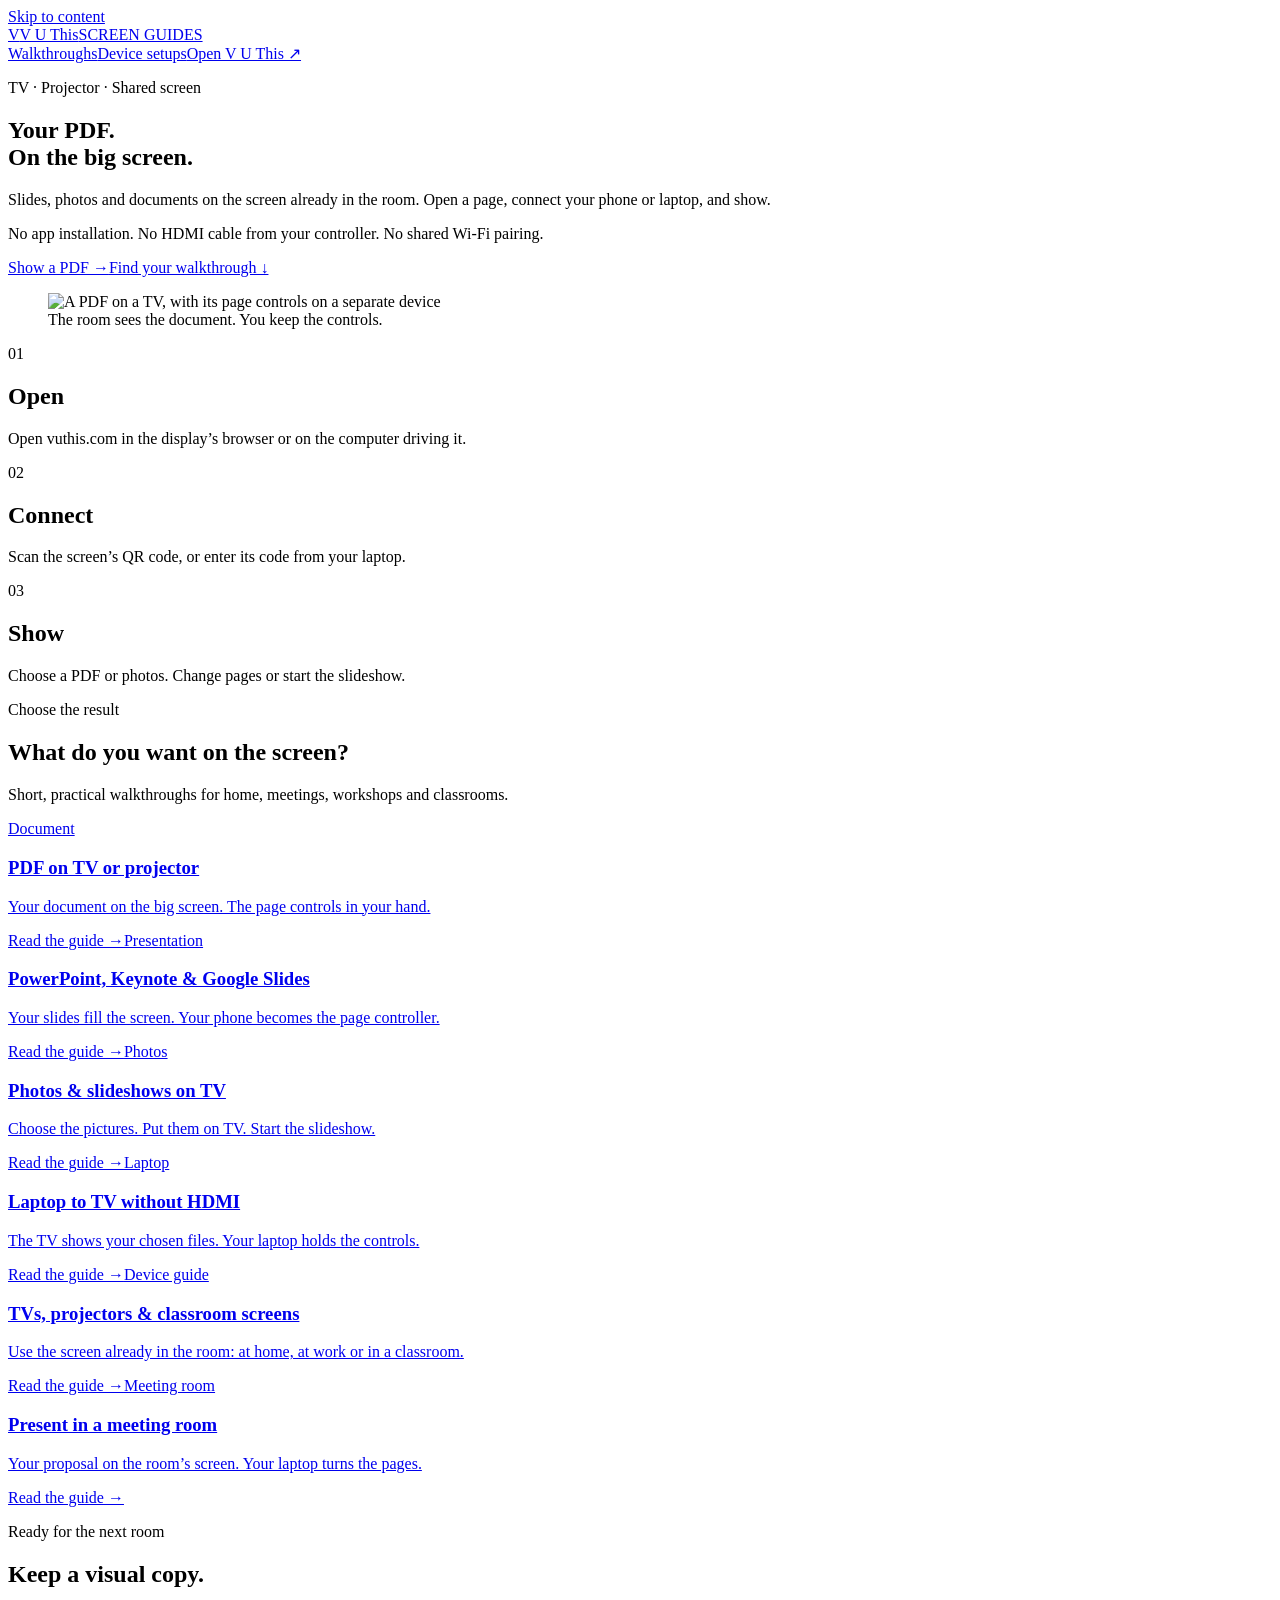
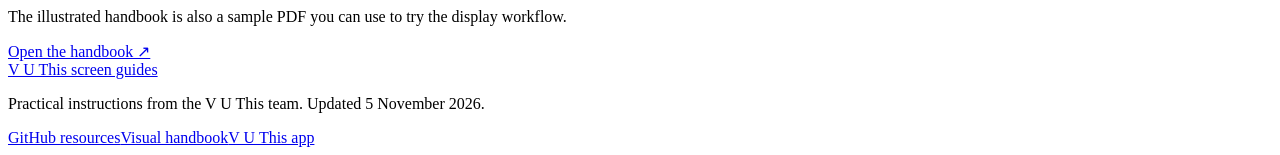
==== docs/index.html @ 8b7bb1ef "Add browser walkthrough library homepage This HTML file provides a comprehensive guide for displayin" ====
<!doctype html>
<html lang="en"><head><meta charset="utf-8"><meta name="viewport" content="width=device-width, initial-scale=1">
<title>PDFs, Slides &amp; Photos on TV — Browser Walkthroughs | V U This</title><meta name="description" content="Show PDFs, PowerPoint slides and photos on TVs or projectors. Browser walkthroughs for phones, MacBooks, Windows laptops, meeting rooms and classroom screens.">
<meta name="robots" content="index,follow"><meta name="theme-color" content="#112d32"><link rel="canonical" href="https://vuthis.github.io/vuthis-screen-guides/">
<meta property="og:type" content="website"><meta property="og:title" content="PDFs, Slides &amp; Photos on TV — Browser Walkthroughs"><meta property="og:description" content="Show PDFs, PowerPoint slides and photos on TVs or projectors. Browser walkthroughs for phones, MacBooks, Windows laptops, meeting rooms and classroom screens."><meta property="og:url" content="https://vuthis.github.io/vuthis-screen-guides/"><meta property="og:site_name" content="V U This screen guides"><meta property="og:image" content="https://vuthis.com/assets/pages/display-pdf-on-tv-from-phone.jpg"><meta property="og:image:alt" content="A PDF displayed on a TV with page controls on a separate device">
<meta name="twitter:card" content="summary_large_image"><meta name="twitter:title" content="PDFs, Slides &amp; Photos on TV — Browser Walkthroughs"><meta name="twitter:description" content="Show PDFs, PowerPoint slides and photos on TVs or projectors. Browser walkthroughs for phones, MacBooks, Windows laptops, meeting rooms and classroom screens."><meta name="twitter:image" content="https://vuthis.com/assets/pages/display-pdf-on-tv-from-phone.jpg"><meta name="twitter:image:alt" content="PDF on TV with controls on a separate device">
<link rel="stylesheet" href="style.css"><link rel="sitemap" type="application/xml" href="sitemap.xml"><script type="application/ld+json">{"@context": "https://schema.org", "@graph": [{"@type": "WebSite", "@id": "https://vuthis.github.io/vuthis-screen-guides/#website", "url": "https://vuthis.github.io/vuthis-screen-guides/", "name": "V U This screen guides", "inLanguage": "en"}, {"@type": "CollectionPage", "@id": "https://vuthis.github.io/vuthis-screen-guides/#page", "url": "https://vuthis.github.io/vuthis-screen-guides/", "headline": "PDFs, Slides & Photos on TV — Browser Walkthroughs", "name": "PDFs, Slides & Photos on TV — Browser Walkthroughs", "description": "Show PDFs, PowerPoint slides and photos on TVs or projectors. Browser walkthroughs for phones, MacBooks, Windows laptops, meeting rooms and classroom screens.", "inLanguage": "en", "isPartOf": {"@id": "https://vuthis.github.io/vuthis-screen-guides/#website"}, "publisher": {"@type": "Organization", "name": "V U This", "url": "https://vuthis.com"}}, {"@type": "BreadcrumbList", "itemListElement": [{"@type": "ListItem", "position": 1, "name": "Screen guides", "item": "https://vuthis.github.io/vuthis-screen-guides/"}]}]}</script></head>
<body><a class="skip" href="#main">Skip to content</a><header class="top"><a class="brand" href="index.html"><span class="brand-icon" aria-hidden="true">V</span><span>V U This<span class="brand-sub">SCREEN GUIDES</span></span></a><nav aria-label="Main navigation"><a href="index.html#guides">Walkthroughs</a><a href="tv-projector-device-guide.html">Device setups</a><a class="button small" href="https://vuthis.com/?utm_source=github&amp;utm_medium=guides&amp;utm_campaign=screen_walkthroughs">Open V U This ↗</a></nav></header>
<main id="main"><section class="hero"><div><p class="eyebrow">TV · Projector · Shared screen</p><h1>Your PDF.<br>On the big screen.</h1><p class="lead">Slides, photos and documents on the screen already in the room. Open a page, connect your phone or laptop, and show.</p><p class="benefits">No app installation. No HDMI cable from your controller. No shared Wi-Fi pairing.</p><div class="hero-actions"><a class="button" href="pdf-on-tv-or-projector.html">Show a PDF →</a><a class="text-link" href="#guides">Find your walkthrough ↓</a></div></div><figure class="hero-image"><img src="https://vuthis.com/assets/pages/display-pdf-on-tv-from-phone.jpg" alt="A PDF on a TV, with its page controls on a separate device" fetchpriority="high" decoding="async"><figcaption>The room sees the document. You keep the controls.</figcaption></figure></section>
<section class="steps" aria-label="Three steps to your screen"><div><span>01</span><h2>Open</h2><p>Open vuthis.com in the display’s browser or on the computer driving it.</p></div><div><span>02</span><h2>Connect</h2><p>Scan the screen’s QR code, or enter its code from your laptop.</p></div><div><span>03</span><h2>Show</h2><p>Choose a PDF or photos. Change pages or start the slideshow.</p></div></section>
<section class="guides" id="guides"><div class="section-heading"><p class="eyebrow">Choose the result</p><h2>What do you want on the screen?</h2><p>Short, practical walkthroughs for home, meetings, workshops and classrooms.</p></div><div class="cards"><a class="card" href="pdf-on-tv-or-projector.html"><span class="eyebrow">Document</span><h3>PDF on TV or projector</h3><p>Your document on the big screen. The page controls in your hand.</p><span class="arrow" aria-hidden="true">Read the guide →</span></a><a class="card" href="powerpoint-on-tv.html"><span class="eyebrow">Presentation</span><h3>PowerPoint, Keynote &amp; Google Slides</h3><p>Your slides fill the screen. Your phone becomes the page controller.</p><span class="arrow" aria-hidden="true">Read the guide →</span></a><a class="card" href="photos-on-tv.html"><span class="eyebrow">Photos</span><h3>Photos &amp; slideshows on TV</h3><p>Choose the pictures. Put them on TV. Start the slideshow.</p><span class="arrow" aria-hidden="true">Read the guide →</span></a><a class="card" href="laptop-to-tv-without-hdmi.html"><span class="eyebrow">Laptop</span><h3>Laptop to TV without HDMI</h3><p>The TV shows your chosen files. Your laptop holds the controls.</p><span class="arrow" aria-hidden="true">Read the guide →</span></a><a class="card" href="tv-projector-device-guide.html"><span class="eyebrow">Device guide</span><h3>TVs, projectors &amp; classroom screens</h3><p>Use the screen already in the room: at home, at work or in a classroom.</p><span class="arrow" aria-hidden="true">Read the guide →</span></a><a class="card" href="meeting-room-pdf-presentation.html"><span class="eyebrow">Meeting room</span><h3>Present in a meeting room</h3><p>Your proposal on the room’s screen. Your laptop turns the pages.</p><span class="arrow" aria-hidden="true">Read the guide →</span></a></div></section>
<section class="bottom-banner"><div><p class="eyebrow">Ready for the next room</p><h2>Keep a visual copy.</h2><p>The illustrated handbook is also a sample PDF you can use to try the display workflow.</p></div><a class="button light" href="https://archive.org/details/pdfs-slides-photos-on-tv-without-hdmi-handbook">Open the handbook ↗</a></section></main><footer><a class="brand-text" href="index.html">V U This screen guides</a><p>Practical instructions from the V U This team. Updated 5 November 2026.</p><div><a href="https://github.com/vuthis/vuthis-screen-guides">GitHub resources</a><a href="https://archive.org/details/pdfs-slides-photos-on-tv-without-hdmi-handbook">Visual handbook</a><a href="https://vuthis.com">V U This app</a></div></footer></body></html>
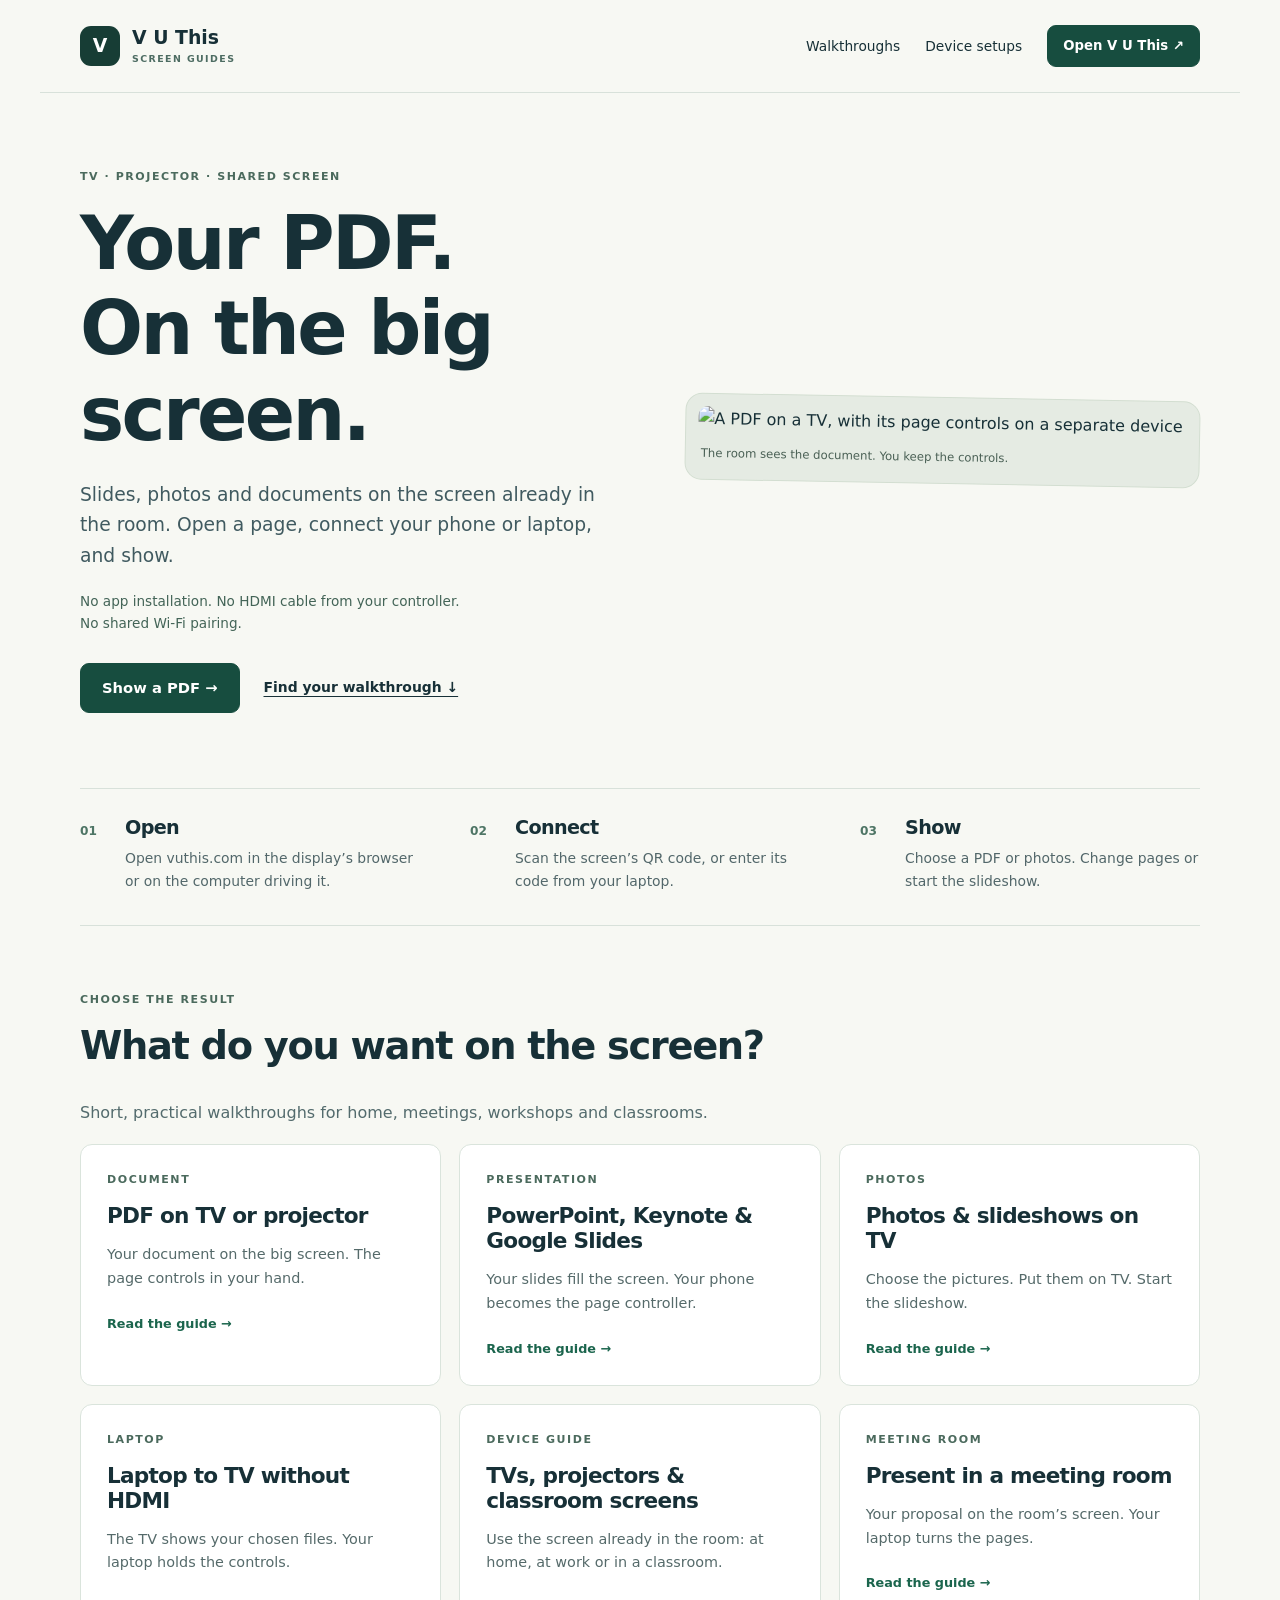
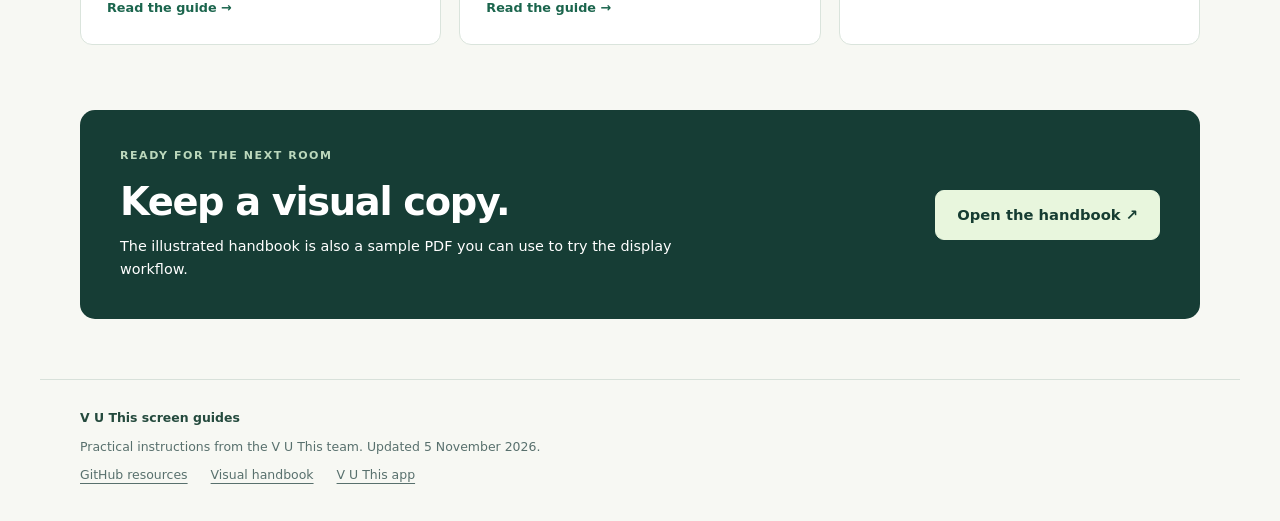
==== commit 5797240d: "Fix HTML structure and improve metadata" ====
--- a/docs/index.html
+++ b/docs/index.html
@@ -4,7 +4,8 @@
 <meta name="robots" content="index,follow"><meta name="theme-color" content="#112d32"><link rel="canonical" href="https://vuthis.github.io/vuthis-screen-guides/">
 <meta property="og:type" content="website"><meta property="og:title" content="PDFs, Slides &amp; Photos on TV — Browser Walkthroughs"><meta property="og:description" content="Show PDFs, PowerPoint slides and photos on TVs or projectors. Browser walkthroughs for phones, MacBooks, Windows laptops, meeting rooms and classroom screens."><meta property="og:url" content="https://vuthis.github.io/vuthis-screen-guides/"><meta property="og:site_name" content="V U This screen guides"><meta property="og:image" content="https://vuthis.com/assets/pages/display-pdf-on-tv-from-phone.jpg"><meta property="og:image:alt" content="A PDF displayed on a TV with page controls on a separate device">
 <meta name="twitter:card" content="summary_large_image"><meta name="twitter:title" content="PDFs, Slides &amp; Photos on TV — Browser Walkthroughs"><meta name="twitter:description" content="Show PDFs, PowerPoint slides and photos on TVs or projectors. Browser walkthroughs for phones, MacBooks, Windows laptops, meeting rooms and classroom screens."><meta name="twitter:image" content="https://vuthis.com/assets/pages/display-pdf-on-tv-from-phone.jpg"><meta name="twitter:image:alt" content="PDF on TV with controls on a separate device">
-<link rel="stylesheet" href="style.css"><link rel="sitemap" type="application/xml" href="sitemap.xml"><script type="application/ld+json">{"@context": "https://schema.org", "@graph": [{"@type": "WebSite", "@id": "https://vuthis.github.io/vuthis-screen-guides/#website", "url": "https://vuthis.github.io/vuthis-screen-guides/", "name": "V U This screen guides", "inLanguage": "en"}, {"@type": "CollectionPage", "@id": "https://vuthis.github.io/vuthis-screen-guides/#page", "url": "https://vuthis.github.io/vuthis-screen-guides/", "headline": "PDFs, Slides & Photos on TV — Browser Walkthroughs", "name": "PDFs, Slides & Photos on TV — Browser Walkthroughs", "description": "Show PDFs, PowerPoint slides and photos on TVs or projectors. Browser walkthroughs for phones, MacBooks, Windows laptops, meeting rooms and classroom screens.", "inLanguage": "en", "isPartOf": {"@id": "https://vuthis.github.io/vuthis-screen-guides/#website"}, "publisher": {"@type": "Organization", "name": "V U This", "url": "https://vuthis.com"}}, {"@type": "BreadcrumbList", "itemListElement": [{"@type": "ListItem", "position": 1, "name": "Screen guides", "item": "https://vuthis.github.io/vuthis-screen-guides/"}]}]}</script></head>
+<link rel="stylesheet" href="style.css"><link rel="sitemap" type="application/xml" href="sitemap.xml"><script type="application/ld+json">{"@context": "https://schema.org", "@graph": [{"@type": "WebSite", "@id": "https://vuthis.github.io/vuthis-screen-guides/#website", "url": "https://vuthis.github.io/vuthis-screen-guides/", "name": "V U This screen guides", "inLanguage": "en"}, {"@type": "CollectionPage", "@id": "https://vuthis.github.io/vuthis-screen-guides/#page", "url": "https://vuthis.github.io/vuthis-screen-guides/", "headline": "PDFs, Slides & Photos on TV — Browser Walkthroughs", "name": "PDFs, Slides & Photos on TV — Browser Walkthroughs", "description": "Show PDFs, PowerPoint slides and photos on TVs or projectors. Browser walkthroughs for phones, MacBooks, Windows laptops, meeting rooms and classroom screens.", "inLanguage": "en", "isPartOf": {"@id": "https://vuthis.github.io/vuthis-screen-guides/#website"}, "publisher": {"@type": "Organization", "name": "V U This", "url": "https://vuthis.com"}}, {"@type": "BreadcrumbList", "itemListElement": [{"@type": "ListItem", "position": 1, "name": "Screen guides", "item": "https://vuthis.github.io/vuthis-screen-guides/"}]}]}</script>
+<meta name="google-site-verification" content="JjJosH4g3295Xh74Q2qP_fufwVmj5xmJTGZTXkaX7gY" /></head>
 <body><a class="skip" href="#main">Skip to content</a><header class="top"><a class="brand" href="index.html"><span class="brand-icon" aria-hidden="true">V</span><span>V U This<span class="brand-sub">SCREEN GUIDES</span></span></a><nav aria-label="Main navigation"><a href="index.html#guides">Walkthroughs</a><a href="tv-projector-device-guide.html">Device setups</a><a class="button small" href="https://vuthis.com/?utm_source=github&amp;utm_medium=guides&amp;utm_campaign=screen_walkthroughs">Open V U This ↗</a></nav></header>
 <main id="main"><section class="hero"><div><p class="eyebrow">TV · Projector · Shared screen</p><h1>Your PDF.<br>On the big screen.</h1><p class="lead">Slides, photos and documents on the screen already in the room. Open a page, connect your phone or laptop, and show.</p><p class="benefits">No app installation. No HDMI cable from your controller. No shared Wi-Fi pairing.</p><div class="hero-actions"><a class="button" href="pdf-on-tv-or-projector.html">Show a PDF →</a><a class="text-link" href="#guides">Find your walkthrough ↓</a></div></div><figure class="hero-image"><img src="https://vuthis.com/assets/pages/display-pdf-on-tv-from-phone.jpg" alt="A PDF on a TV, with its page controls on a separate device" fetchpriority="high" decoding="async"><figcaption>The room sees the document. You keep the controls.</figcaption></figure></section>
 <section class="steps" aria-label="Three steps to your screen"><div><span>01</span><h2>Open</h2><p>Open vuthis.com in the display’s browser or on the computer driving it.</p></div><div><span>02</span><h2>Connect</h2><p>Scan the screen’s QR code, or enter its code from your laptop.</p></div><div><span>03</span><h2>Show</h2><p>Choose a PDF or photos. Change pages or start the slideshow.</p></div></section>
--- a/docs/style.css
+++ b/docs/style.css
@@ -0,0 +1 @@
+*{box-sizing:border-box}html{scroll-behavior:smooth;scroll-padding-top:2rem}body{margin:0;background:#f7f8f3;color:#173037;font-family:Inter,ui-sans-serif,system-ui,-apple-system,BlinkMacSystemFont,"Segoe UI",sans-serif;line-height:1.65}a{color:inherit;text-underline-offset:4px}a:hover{color:#176650}a:focus-visible{outline:3px solid #197d61;outline-offset:5px}img{max-width:100%;height:auto}h1,h2,h3,p,figure{margin-top:0}h1,h2,h3{line-height:1.15;letter-spacing:-.035em}h1{font-size:clamp(2.3rem,5.8vw,4.8rem);font-weight:750;margin-bottom:1.4rem}h2{font-size:clamp(1.7rem,3vw,2.5rem);font-weight:700}h3{font-size:1.35rem}p{margin-bottom:1.1rem}.top,main,footer{max-width:1200px;margin:auto;padding-left:40px;padding-right:40px}.top{display:flex;align-items:center;justify-content:space-between;gap:24px;padding-top:25px;padding-bottom:25px;border-bottom:1px solid #d8e1da}.brand{display:flex;align-items:center;gap:12px;text-decoration:none;font-size:1.18rem;font-weight:750;line-height:1.15}.brand-icon{width:40px;height:40px;border-radius:11px;background:#173d35;color:#fff;display:grid;place-items:center}.brand-sub{display:block;font-size:.59rem;letter-spacing:.15em;margin-top:5px;color:#4d6c62}.top nav{display:flex;gap:25px;align-items:center;font-size:.86rem}.top nav>a:not(.button){text-decoration:none}.button{display:inline-block;background:#174d3f;color:#fff;border:1px solid #174d3f;border-radius:9px;padding:12px 21px;text-decoration:none;font-size:.92rem;font-weight:650;white-space:nowrap}.button:hover{background:#246c55;color:#fff}.button.small{font-size:.83rem;padding:9px 15px}.button.light{background:#e8f6dd;border-color:#e8f6dd;color:#163d32}.eyebrow{text-transform:uppercase;font-size:.69rem;font-weight:750;letter-spacing:.14em;color:#4b6a5d;margin-bottom:15px}.hero{display:grid;grid-template-columns:1.05fr 1fr;gap:65px;align-items:center;padding-top:75px;padding-bottom:75px}.lead{font-size:1.17rem;line-height:1.65;color:#405a60;max-width:650px}.benefits{font-size:.85rem;color:#436457;max-width:400px}.hero-actions{display:flex;gap:24px;align-items:center;margin-top:28px}.text-link{font-size:.87rem;font-weight:600}.hero-image{margin:0;border-radius:17px;background:#e5ebe3;padding:12px;border:1px solid #d3ded1;transform:rotate(1deg)}.hero-image img{border-radius:10px;width:100%;display:block}.hero-image figcaption{font-size:.73rem;padding:12px 3px 3px;color:#4a6055}.steps{display:grid;grid-template-columns:repeat(3,1fr);padding:28px 0 32px;border-top:1px solid #d8e1da;border-bottom:1px solid #d8e1da;gap:50px}.steps>div{position:relative;padding-left:45px}.steps span{position:absolute;left:0;top:4px;font-size:.76rem;color:#4e7565;font-weight:700}.steps h2{font-size:1.2rem;margin-bottom:8px}.steps p{font-size:.87rem;color:#52676a;margin-bottom:0}.guides{padding:65px 0}.section-heading>p:last-child{color:#536b6d}.cards{display:grid;grid-template-columns:repeat(3,1fr);gap:18px}.card{display:block;padding:26px;border-radius:12px;background:#fff;border:1px solid #dae4dc;text-decoration:none;transition:transform .12s,border-color .12s}.card:hover{border-color:#79a18b;transform:translateY(-2px)}.card .eyebrow{display:block}.card h3{margin-bottom:14px}.card p{font-size:.9rem;color:#556a6a}.arrow{font-size:.8rem;color:#1b654d;font-weight:650;display:block;margin-top:22px}.bottom-banner{display:flex;align-items:center;justify-content:space-between;gap:40px;background:#163d35;color:#fff;border-radius:15px;padding:37px 40px;margin-bottom:60px}.bottom-banner .eyebrow{color:#bbd8bc}.bottom-banner h2{margin-bottom:10px}.bottom-banner p:last-child{font-size:.9rem;max-width:600px;margin-bottom:0}footer{padding-top:28px;padding-bottom:35px;border-top:1px solid #d8e1da;font-size:.78rem;color:#58706d}.brand-text{font-weight:750;text-decoration:none;color:#244a3d}footer p{margin:8px 0}footer div{display:flex;gap:23px}.article-head{padding:45px 0 30px;max-width:960px}.article-head h1{font-size:clamp(2.1rem,4vw,3.5rem);max-width:940px}.back{font-size:.82rem;text-decoration:none;display:inline-block;margin-bottom:30px}.article-layout{display:grid;grid-template-columns:minmax(0,760px) 280px;gap:60px;align-items:start;padding-bottom:60px}.prose{font-size:1.02rem}.prose h2{font-size:1.8rem;margin:2.3rem 0 1rem}.prose h3{font-size:1.35rem;margin-top:2rem}.prose li{margin:9px 0}.prose a{color:#17634c}.prose figure{margin:30px 0}.prose figure img{border-radius:10px;border:1px solid #d9e3dc}.prose figcaption{font-size:.78rem;color:#59706b;margin-top:7px}.table-wrap{overflow-x:auto}table{border-collapse:collapse;font-size:.87rem;width:100%;margin:16px 0 26px}th,td{text-align:left;vertical-align:top;padding:12px;border:1px solid #d9e3dc}th{background:#edf2e9}.aside{position:sticky;top:25px;background:#e8efe3;border:1px solid #d7e1d0;border-radius:13px;padding:24px}.aside h2{font-size:1.5rem}.aside ol{padding-left:20px;font-size:.9rem}.aside li{margin:12px 0}.aside p{font-size:.8rem;margin:18px 0 0}.related{padding:40px 0 65px;border-top:1px solid #d8e1da}.related h2{font-size:2rem}.skip{position:absolute;top:-100px;left:20px;background:#fff;padding:10px;z-index:20}.skip:focus{top:10px}@media(max-width:920px){.hero{gap:35px}.article-layout{grid-template-columns:minmax(0,1fr) 240px;gap:30px}.cards{grid-template-columns:repeat(2,1fr)}}@media(max-width:680px){.top,main,footer{padding-left:22px;padding-right:22px}.top{align-items:flex-start;gap:20px}.top nav{gap:14px;flex-wrap:wrap;justify-content:flex-end}.top nav>a:not(.button){font-size:.76rem}.top nav .button{font-size:.73rem;padding:8px}.brand-sub{font-size:.51rem}.brand-icon{width:32px;height:32px}.brand{font-size:1rem;gap:8px}.hero{grid-template-columns:1fr;padding:45px 0;gap:30px}.hero h1{font-size:3.15rem}.hero-image{max-width:500px;transform:none}.lead{font-size:1.08rem}.steps{grid-template-columns:1fr;gap:23px}.cards{grid-template-columns:1fr}.guides{padding:40px 0}.card{padding:23px}.bottom-banner{flex-direction:column;align-items:flex-start;padding:28px;margin-bottom:40px;gap:20px}.article-layout{display:flex;flex-direction:column;gap:25px}.article-head{padding-top:28px}.aside{position:static;width:100%}.prose{font-size:1rem}footer div{flex-wrap:wrap;gap:12px 20px}.hero-actions{gap:18px}.text-link{font-size:.8rem}}@media(prefers-reduced-motion:reduce){html{scroll-behavior:auto}.card{transition:none}}
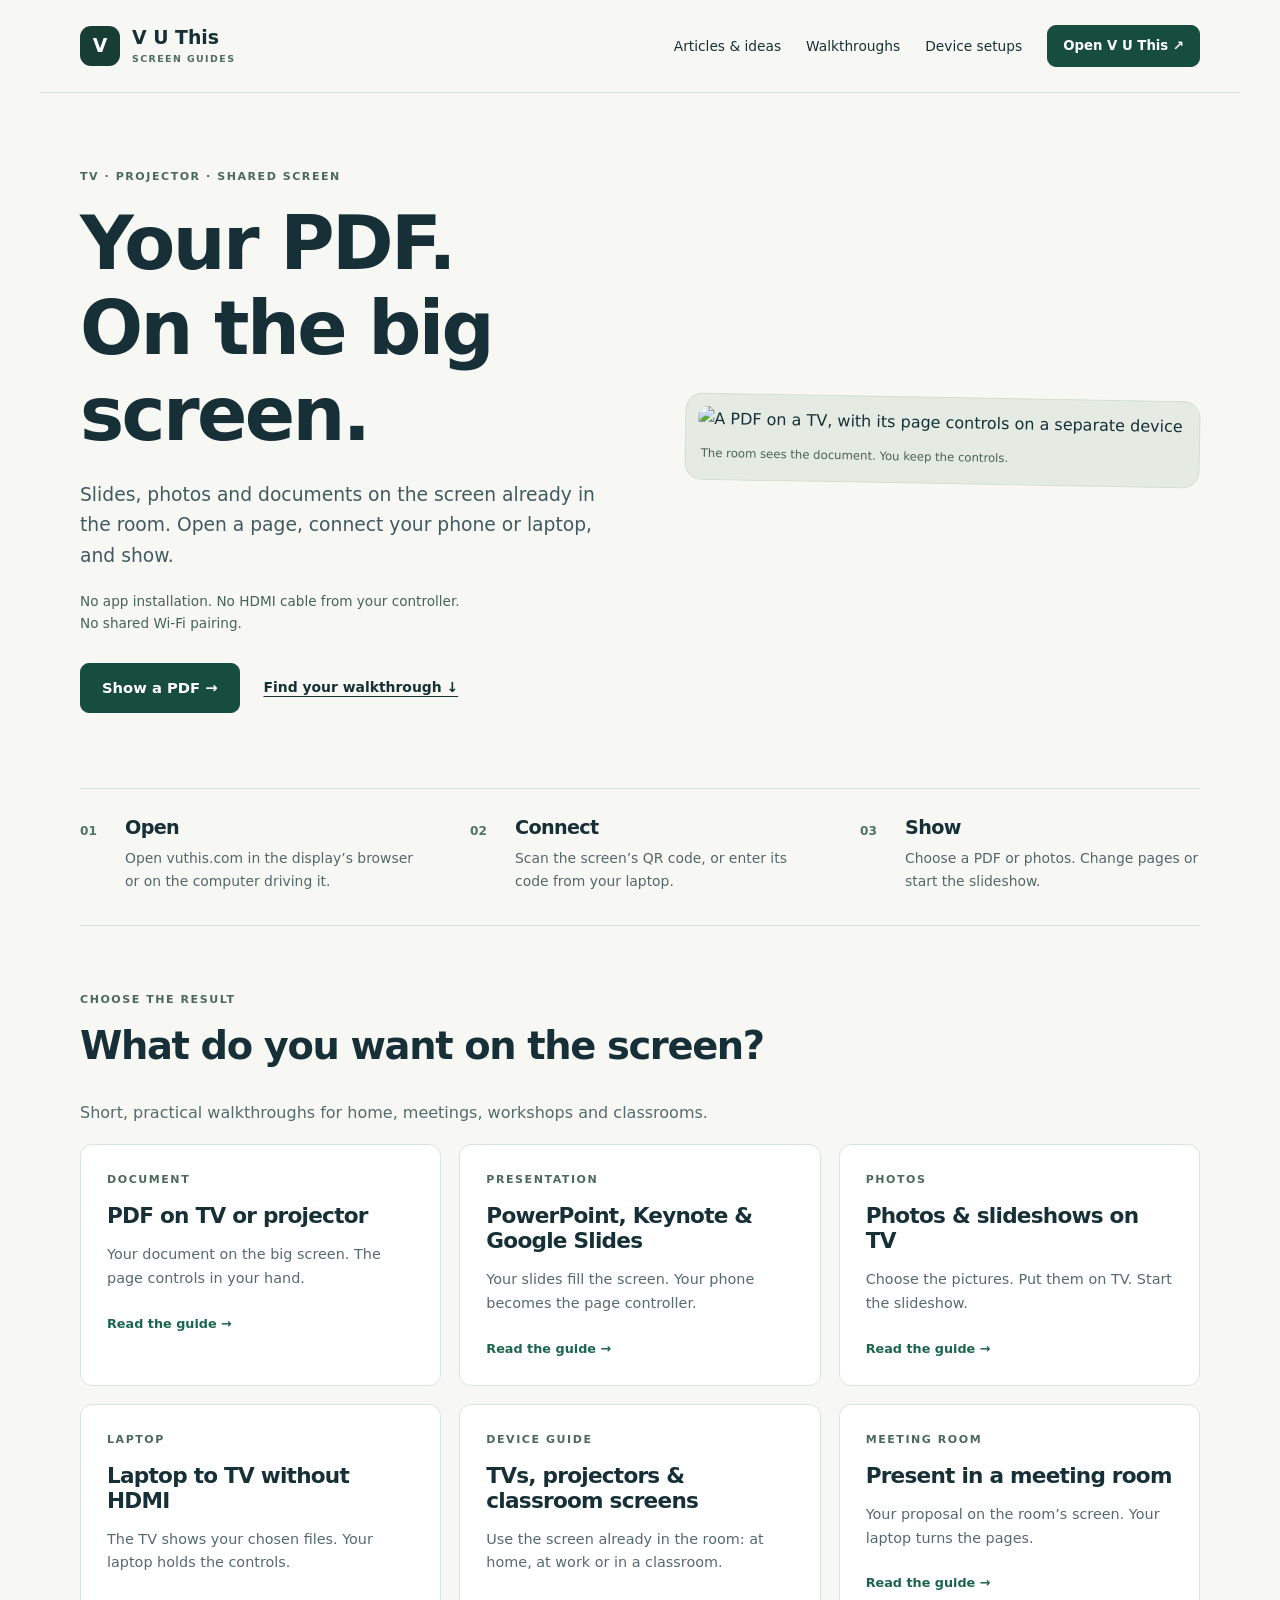
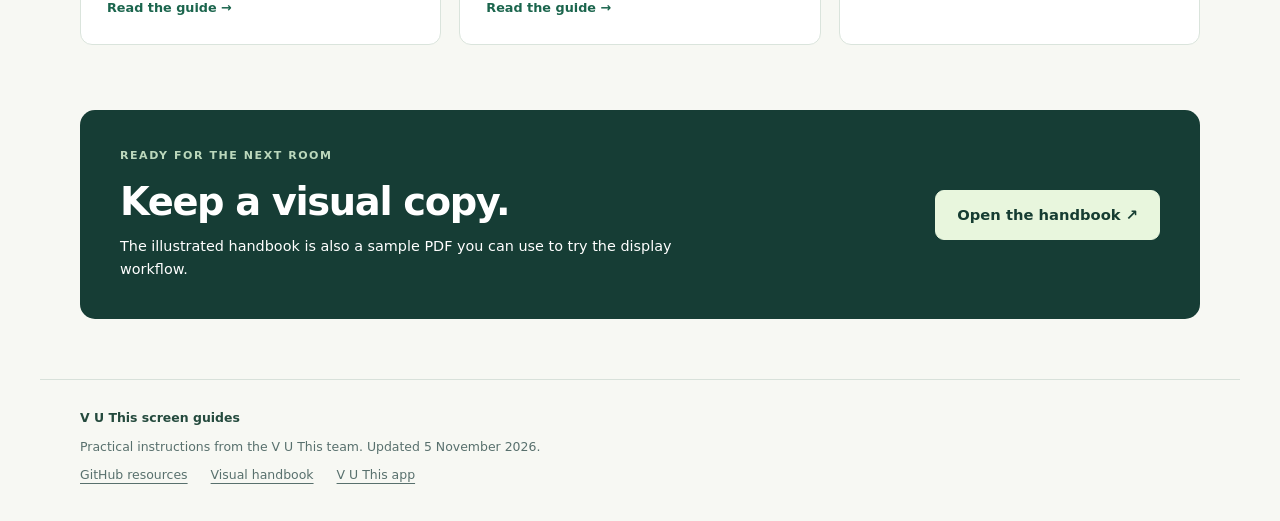
==== commit d431d498: "Link walkthrough navigation to the main V U This hub Add an Articles & ideas link to the main hub in" ====
--- a/docs/index.html
+++ b/docs/index.html
@@ -6,8 +6,8 @@
 <meta name="twitter:card" content="summary_large_image"><meta name="twitter:title" content="PDFs, Slides &amp; Photos on TV — Browser Walkthroughs"><meta name="twitter:description" content="Show PDFs, PowerPoint slides and photos on TVs or projectors. Browser walkthroughs for phones, MacBooks, Windows laptops, meeting rooms and classroom screens."><meta name="twitter:image" content="https://vuthis.com/assets/pages/display-pdf-on-tv-from-phone.jpg"><meta name="twitter:image:alt" content="PDF on TV with controls on a separate device">
 <link rel="stylesheet" href="style.css"><link rel="sitemap" type="application/xml" href="sitemap.xml"><script type="application/ld+json">{"@context": "https://schema.org", "@graph": [{"@type": "WebSite", "@id": "https://vuthis.github.io/vuthis-screen-guides/#website", "url": "https://vuthis.github.io/vuthis-screen-guides/", "name": "V U This screen guides", "inLanguage": "en"}, {"@type": "CollectionPage", "@id": "https://vuthis.github.io/vuthis-screen-guides/#page", "url": "https://vuthis.github.io/vuthis-screen-guides/", "headline": "PDFs, Slides & Photos on TV — Browser Walkthroughs", "name": "PDFs, Slides & Photos on TV — Browser Walkthroughs", "description": "Show PDFs, PowerPoint slides and photos on TVs or projectors. Browser walkthroughs for phones, MacBooks, Windows laptops, meeting rooms and classroom screens.", "inLanguage": "en", "isPartOf": {"@id": "https://vuthis.github.io/vuthis-screen-guides/#website"}, "publisher": {"@type": "Organization", "name": "V U This", "url": "https://vuthis.com"}}, {"@type": "BreadcrumbList", "itemListElement": [{"@type": "ListItem", "position": 1, "name": "Screen guides", "item": "https://vuthis.github.io/vuthis-screen-guides/"}]}]}</script>
 <meta name="google-site-verification" content="JjJosH4g3295Xh74Q2qP_fufwVmj5xmJTGZTXkaX7gY" /></head>
-<body><a class="skip" href="#main">Skip to content</a><header class="top"><a class="brand" href="index.html"><span class="brand-icon" aria-hidden="true">V</span><span>V U This<span class="brand-sub">SCREEN GUIDES</span></span></a><nav aria-label="Main navigation"><a href="index.html#guides">Walkthroughs</a><a href="tv-projector-device-guide.html">Device setups</a><a class="button small" href="https://vuthis.com/?utm_source=github&amp;utm_medium=guides&amp;utm_campaign=screen_walkthroughs">Open V U This ↗</a></nav></header>
+<body><a class="skip" href="#main">Skip to content</a><header class="top"><a class="brand" href="index.html"><span class="brand-icon" aria-hidden="true">V</span><span>V U This<span class="brand-sub">SCREEN GUIDES</span></span></a><nav aria-label="Main navigation"><a href="https://vuthis.github.io/">Articles &amp; ideas</a><a href="index.html#guides">Walkthroughs</a><a href="tv-projector-device-guide.html">Device setups</a><a class="button small" href="https://vuthis.com/?utm_source=github&amp;utm_medium=guides&amp;utm_campaign=screen_walkthroughs">Open V U This ↗</a></nav></header>
 <main id="main"><section class="hero"><div><p class="eyebrow">TV · Projector · Shared screen</p><h1>Your PDF.<br>On the big screen.</h1><p class="lead">Slides, photos and documents on the screen already in the room. Open a page, connect your phone or laptop, and show.</p><p class="benefits">No app installation. No HDMI cable from your controller. No shared Wi-Fi pairing.</p><div class="hero-actions"><a class="button" href="pdf-on-tv-or-projector.html">Show a PDF →</a><a class="text-link" href="#guides">Find your walkthrough ↓</a></div></div><figure class="hero-image"><img src="https://vuthis.com/assets/pages/display-pdf-on-tv-from-phone.jpg" alt="A PDF on a TV, with its page controls on a separate device" fetchpriority="high" decoding="async"><figcaption>The room sees the document. You keep the controls.</figcaption></figure></section>
 <section class="steps" aria-label="Three steps to your screen"><div><span>01</span><h2>Open</h2><p>Open vuthis.com in the display’s browser or on the computer driving it.</p></div><div><span>02</span><h2>Connect</h2><p>Scan the screen’s QR code, or enter its code from your laptop.</p></div><div><span>03</span><h2>Show</h2><p>Choose a PDF or photos. Change pages or start the slideshow.</p></div></section>
 <section class="guides" id="guides"><div class="section-heading"><p class="eyebrow">Choose the result</p><h2>What do you want on the screen?</h2><p>Short, practical walkthroughs for home, meetings, workshops and classrooms.</p></div><div class="cards"><a class="card" href="pdf-on-tv-or-projector.html"><span class="eyebrow">Document</span><h3>PDF on TV or projector</h3><p>Your document on the big screen. The page controls in your hand.</p><span class="arrow" aria-hidden="true">Read the guide →</span></a><a class="card" href="powerpoint-on-tv.html"><span class="eyebrow">Presentation</span><h3>PowerPoint, Keynote &amp; Google Slides</h3><p>Your slides fill the screen. Your phone becomes the page controller.</p><span class="arrow" aria-hidden="true">Read the guide →</span></a><a class="card" href="photos-on-tv.html"><span class="eyebrow">Photos</span><h3>Photos &amp; slideshows on TV</h3><p>Choose the pictures. Put them on TV. Start the slideshow.</p><span class="arrow" aria-hidden="true">Read the guide →</span></a><a class="card" href="laptop-to-tv-without-hdmi.html"><span class="eyebrow">Laptop</span><h3>Laptop to TV without HDMI</h3><p>The TV shows your chosen files. Your laptop holds the controls.</p><span class="arrow" aria-hidden="true">Read the guide →</span></a><a class="card" href="tv-projector-device-guide.html"><span class="eyebrow">Device guide</span><h3>TVs, projectors &amp; classroom screens</h3><p>Use the screen already in the room: at home, at work or in a classroom.</p><span class="arrow" aria-hidden="true">Read the guide →</span></a><a class="card" href="meeting-room-pdf-presentation.html"><span class="eyebrow">Meeting room</span><h3>Present in a meeting room</h3><p>Your proposal on the room’s screen. Your laptop turns the pages.</p><span class="arrow" aria-hidden="true">Read the guide →</span></a></div></section>
-<section class="bottom-banner"><div><p class="eyebrow">Ready for the next room</p><h2>Keep a visual copy.</h2><p>The illustrated handbook is also a sample PDF you can use to try the display workflow.</p></div><a class="button light" href="https://archive.org/details/pdfs-slides-photos-on-tv-without-hdmi-handbook">Open the handbook ↗</a></section></main><footer><a class="brand-text" href="index.html">V U This screen guides</a><p>Practical instructions from the V U This team. Updated 5 November 2026.</p><div><a href="https://github.com/vuthis/vuthis-screen-guides">GitHub resources</a><a href="https://archive.org/details/pdfs-slides-photos-on-tv-without-hdmi-handbook">Visual handbook</a><a href="https://vuthis.com">V U This app</a></div></footer></body></html>
+<section class="bottom-banner"><div><p class="eyebrow">Ready for the next room</p><h2>Keep a visual copy.</h2><p>The illustrated handbook is also a sample PDF you can use to try the display workflow.</p></div><a class="button light" href="https://archive.org/details/pdfs-slides-photos-on-tv-without-hdmi-handbook">Open the handbook ↗</a></section></main><footer><a class="brand-text" href="index.html">V U This screen guides</a><p>Practical instructions from the V U This team. Updated 5 November 2026.</p><div><a href="https://github.com/vuthis/vuthis-screen-guides">GitHub resources</a><a href="https://archive.org/details/pdfs-slides-photos-on-tv-without-hdmi-handbook">Visual handbook</a><a href="https://vuthis.com">V U This app</a></div></footer></body></html>
